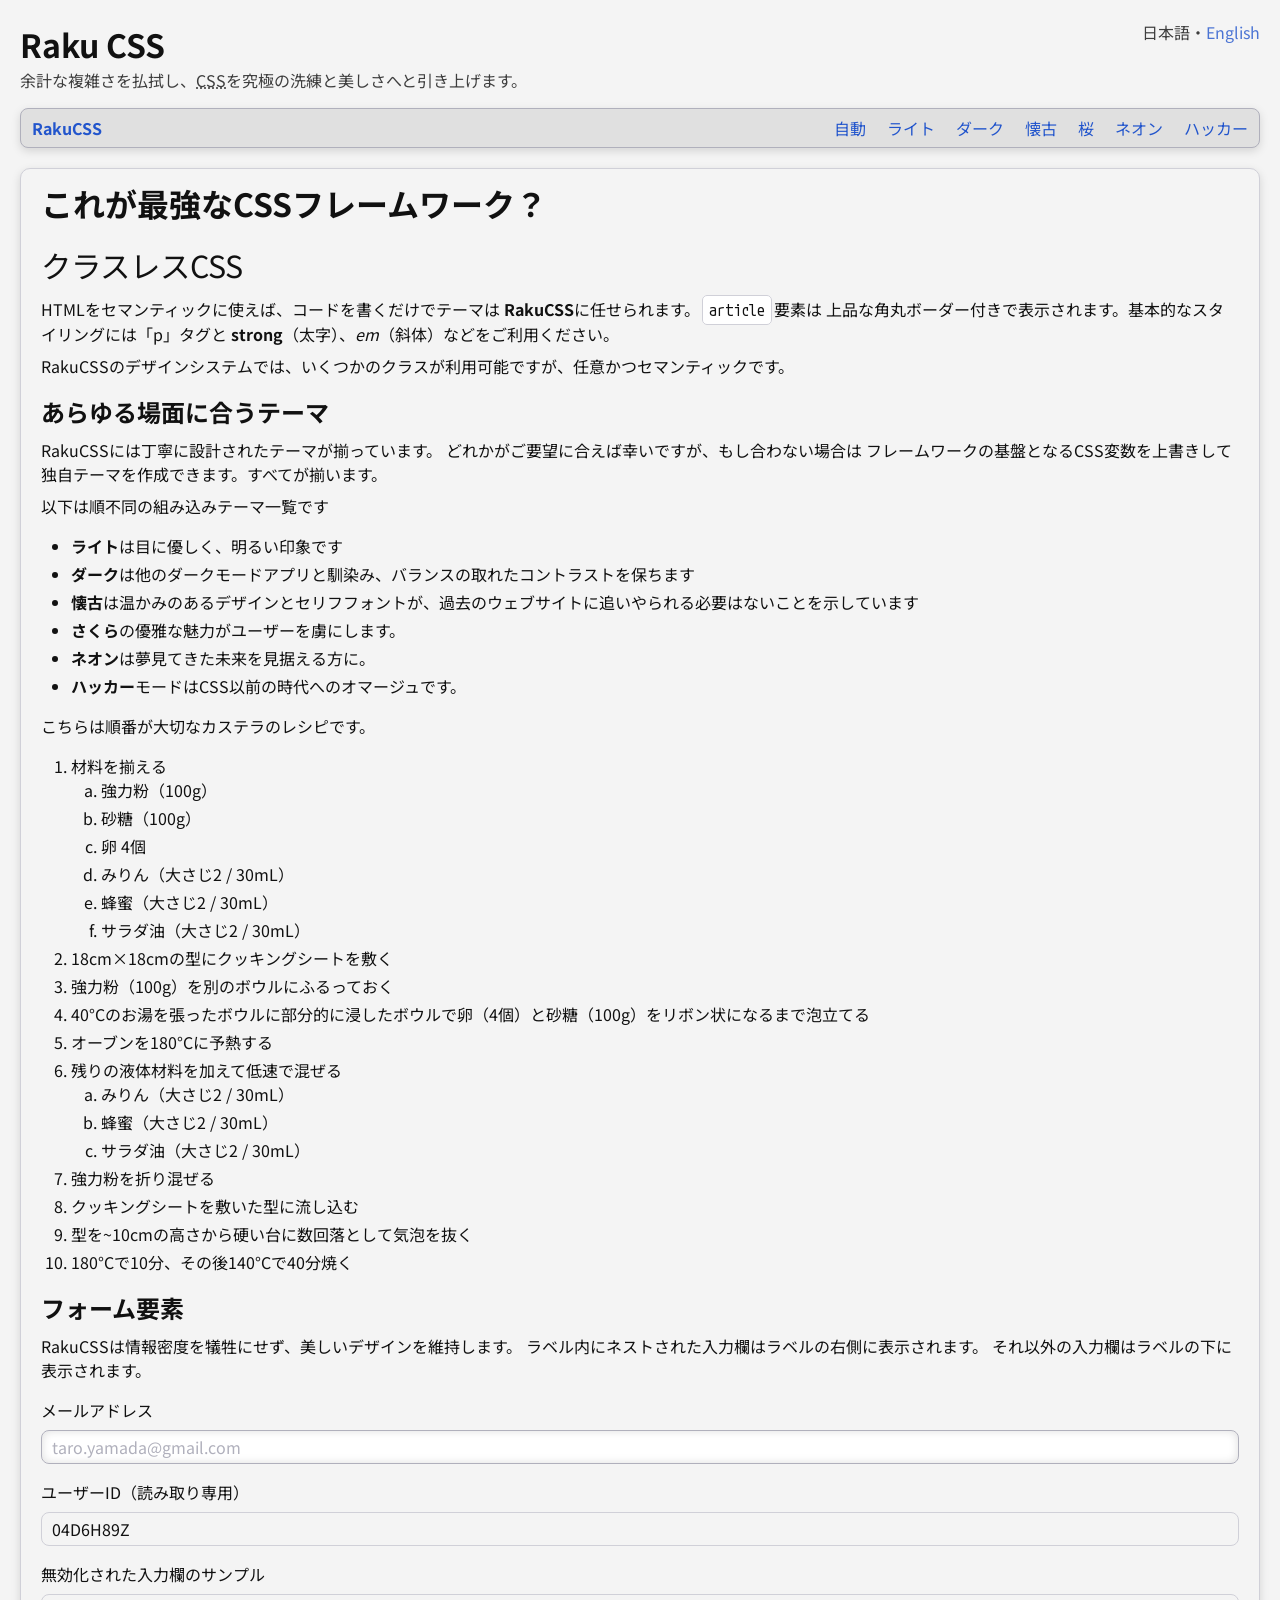
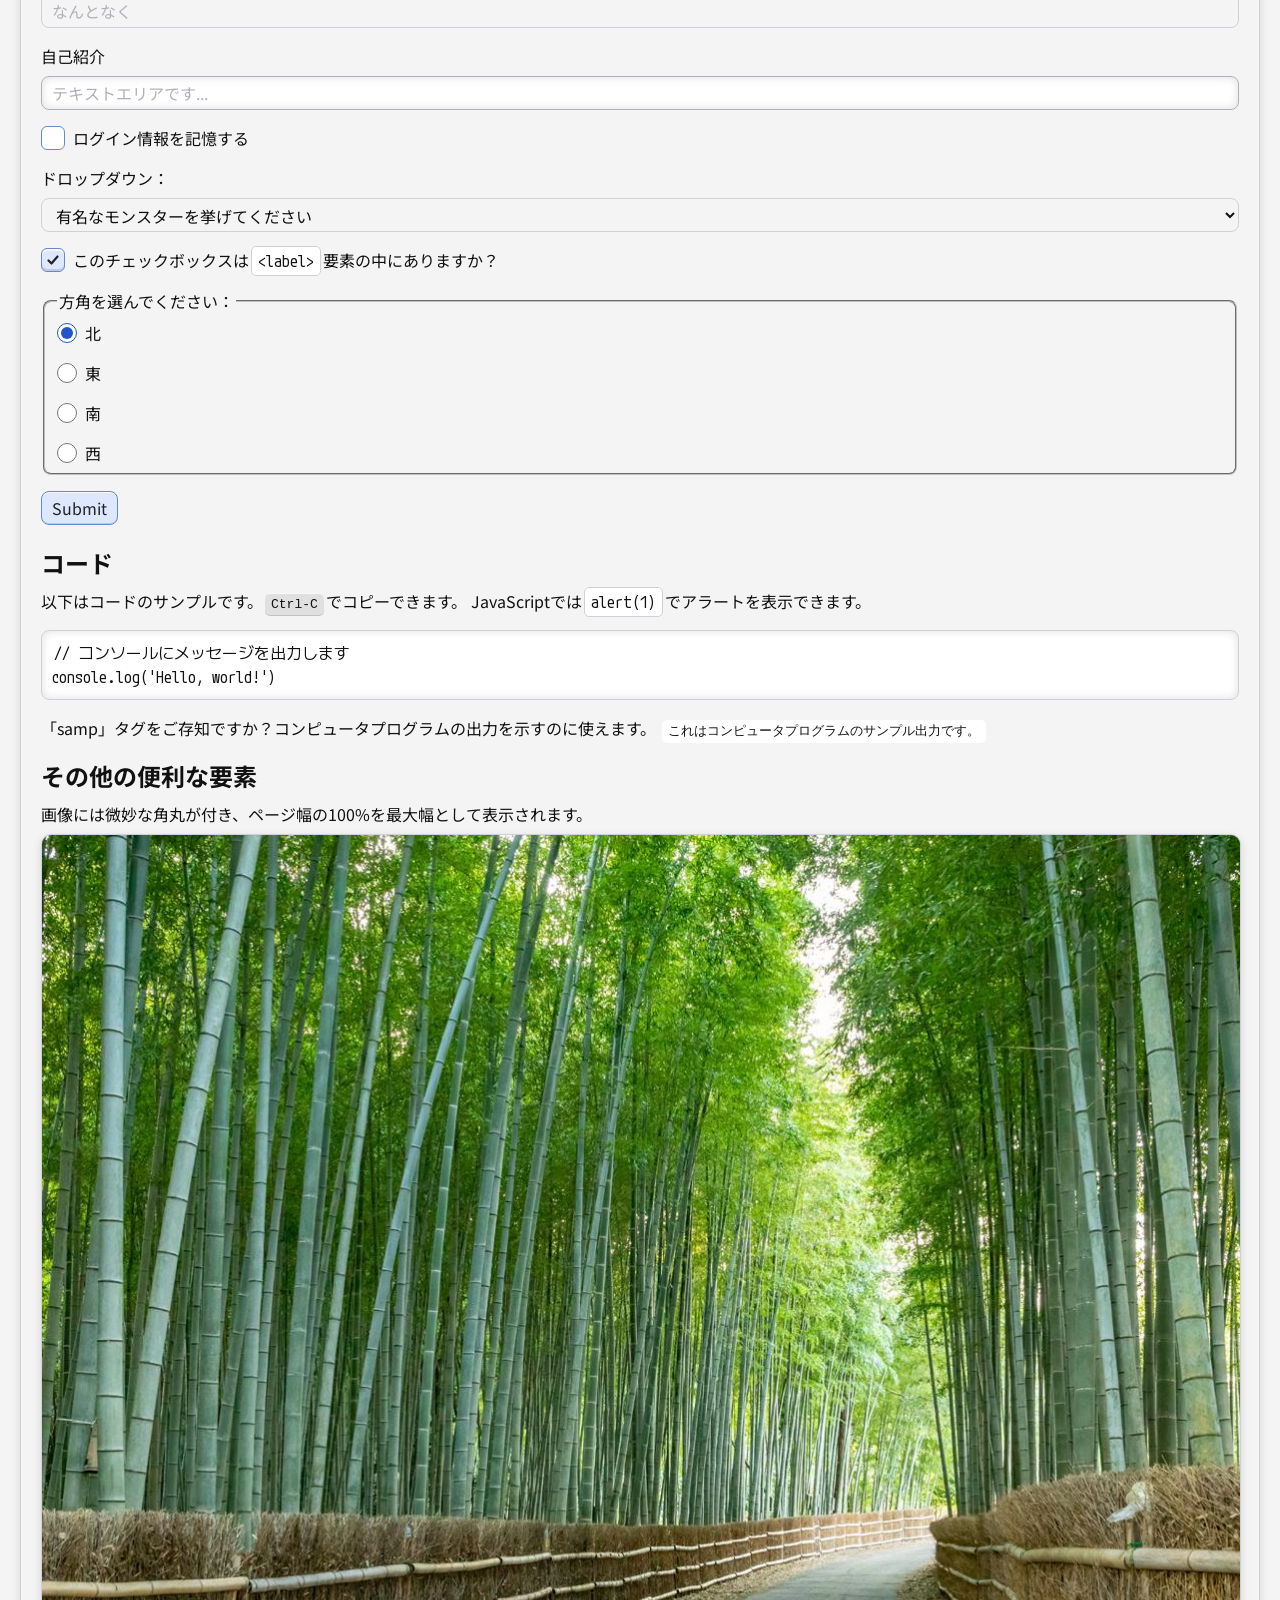
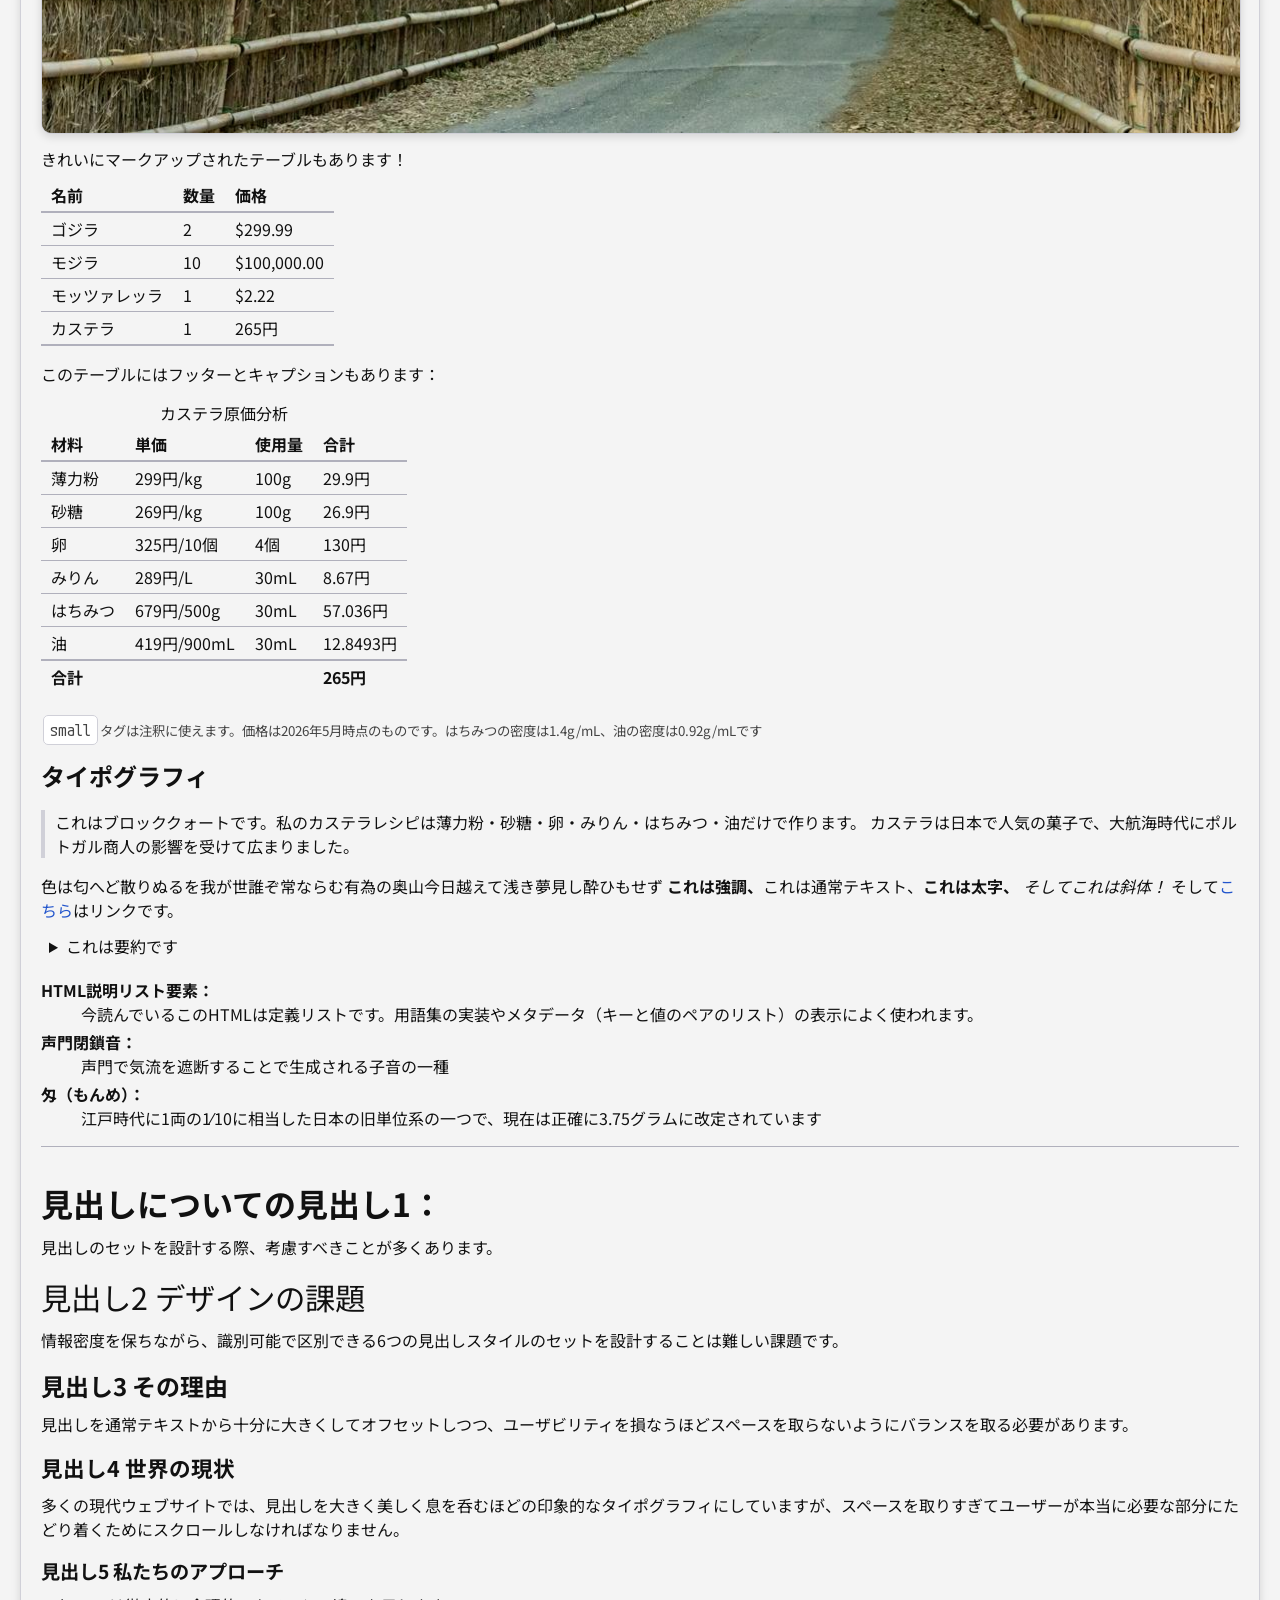
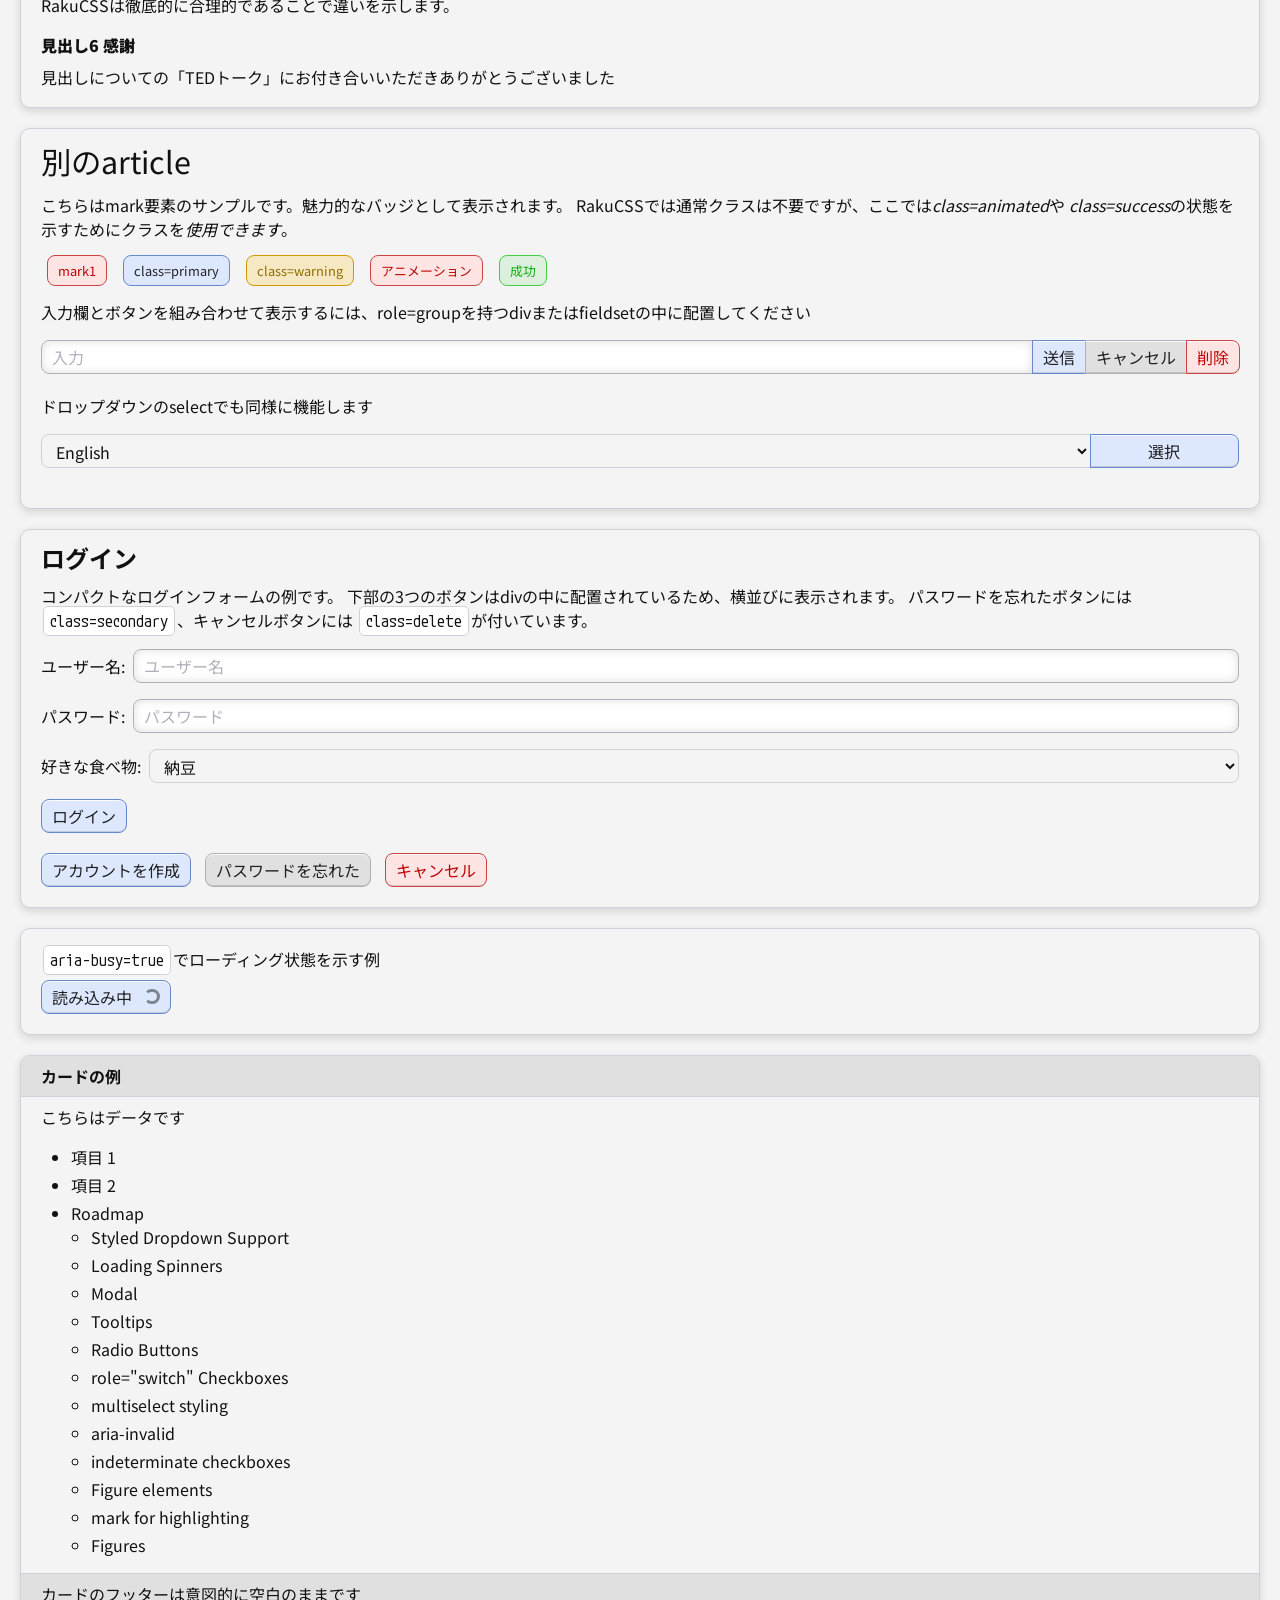
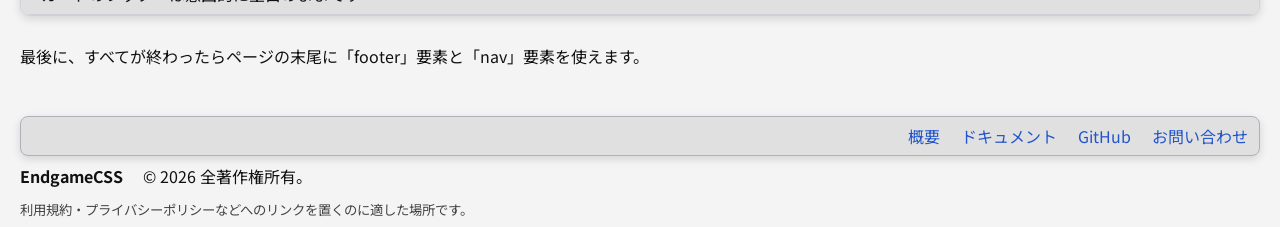
==== index.ja.html @ 658e5125 "complete basic components." ====
<!DOCTYPE html>
<html lang="ja">

<head>
    <title>RakuCSS 楽で美しいCSS</title>
    <link rel="stylesheet" href="./style.css" type="text/css">
    <meta name="viewport" content="width=device-width, initial-scale=1.0"/>
    <link rel="icon" type="image/png" href="favicon.png">
    <meta charset="utf-8">
    <script>
        const root = document.documentElement;
        const savedTheme = localStorage.getItem('theme') || 'auto';
        root.setAttribute('data-theme', savedTheme);
    </script>
</head>

<body>
<header>
    <hgroup>
        <p style="float:right;">日本語・<a href="index.html">English</a></p>
        <h1>
<!--            <img src="favicon.png" alt="favicon" style="height: 32px; image-rendering: pixelated;"/> -->
            Raku CSS
        </h1>
        <p>
            余計な複雑さを払拭し、<abbr title="Cascading Style Sheets">CSS</abbr>を究極の洗練と美しさへと引き上げます。
        </p>
    </hgroup>
    <nav>
        <div><a href="#"><strong>RakuCSS</strong></a></div>
        <ul>
            <li><a href="#" data-theme-switcher="auto">自動</a></li>
            <li><a href="#" data-theme-switcher="light">ライト</a></li>
            <li><a href="#" data-theme-switcher="dark">ダーク</a></li>
            <li><a href="#" data-theme-switcher="parchment">懐古</a></li>
            <li><a href="#" data-theme-switcher="sakura">桜</a></li>
            <li><a href="#" data-theme-switcher="neon">ネオン</a></li>
            <li><a href="#" data-theme-switcher="hacker">ハッカー</a></li>
        </ul>
    </nav>
</header>

<main>
    <section>
        <article>
            <h1>これが最強なCSSフレームワーク？</h1>
            <h2>クラスレスCSS</h2>
            <p>
                HTMLをセマンティックに使えば、コードを書くだけでテーマは
                <strong>RakuCSS</strong>に任せられます。<code>article</code>要素は
                上品な角丸ボーダー付きで表示されます。基本的なスタイリングには「p」タグと
                <strong>strong</strong>（太字）、<em>em</em>（斜体）などをご利用ください。
            </p>
            <p>
                RakuCSSのデザインシステムでは、いくつかのクラスが利用可能ですが、任意かつセマンティックです。
            </p>

            <h3>あらゆる場面に合うテーマ</h3>
            <p>
                RakuCSSには丁寧に設計されたテーマが揃っています。
                どれかがご要望に合えば幸いですが、もし合わない場合は
                フレームワークの基盤となるCSS変数を上書きして独自テーマを作成できます。すべてが揃います。
            </p>
            <p>以下は順不同の組み込みテーマ一覧です</p>
            <ul>
                <li><strong>ライト</strong>は目に優しく、明るい印象です</li>
                <li><strong>ダーク</strong>は他のダークモードアプリと馴染み、バランスの取れたコントラストを保ちます</li>
                <li><strong>懐古</strong>は温かみのあるデザインとセリフフォントが、過去のウェブサイトに追いやられる必要はないことを示しています</li>
                <li><strong>さくら</strong>の優雅な魅力がユーザーを虜にします。</li>
                <li><strong>ネオン</strong>は夢見てきた未来を見据える方に。</li>
                <li><strong>ハッカー</strong>モードはCSS以前の時代へのオマージュです。</li>
            </ul>
            <p>こちらは順番が大切なカステラのレシピです。</p>
            <ol>
                <li>材料を揃える
                    <ol>
                        <li>強力粉（100g）</li>
                        <li>砂糖（100g）</li>
                        <li>卵 4個</li>
                        <li>みりん（大さじ2 / 30mL）</li>
                        <li>蜂蜜（大さじ2 / 30mL）</li>
                        <li>サラダ油（大さじ2 / 30mL）</li>
                    </ol>
                </li>
                <li>18cm×18cmの型にクッキングシートを敷く</li>
                <li>強力粉（100g）を別のボウルにふるっておく</li>
                <li>40°Cのお湯を張ったボウルに部分的に浸したボウルで卵（4個）と砂糖（100g）をリボン状になるまで泡立てる</li>
                <li>オーブンを180°Cに予熱する</li>
                <li>残りの液体材料を加えて低速で混ぜる
                    <ol>
                        <li>みりん（大さじ2 / 30mL）</li>
                        <li>蜂蜜（大さじ2 / 30mL）</li>
                        <li>サラダ油（大さじ2 / 30mL）</li>
                    </ol>
                </li>
                <li>強力粉を折り混ぜる</li>
                <li>クッキングシートを敷いた型に流し込む</li>
                <li>型を~10cmの高さから硬い台に数回落として気泡を抜く</li>
                <li>180°Cで10分、その後140°Cで40分焼く</li>
            </ol>

            <h3>フォーム要素</h3>
            <p>
                RakuCSSは情報密度を犠牲にせず、美しいデザインを維持します。
                ラベル内にネストされた入力欄はラベルの右側に表示されます。
                それ以外の入力欄はラベルの下に表示されます。
            </p>
            <form>
                <label for="email">メールアドレス</label>
                <input type="email" name="email" id="email" placeholder="taro.yamada@gmail.com">

                <label for="id">ユーザーID（読み取り専用）</label>
                <input readonly name="id" id="id" value="04D6H89Z">

                <label for="disabled">無効化された入力欄のサンプル</label>
                <input disabled name="disabled" id="disabled" placeholder="なんとなく">

                <label for="about">自己紹介</label>
                <textarea name="about" id="about" placeholder="テキストエリアです..."></textarea>

                <label><input type="checkbox" name="remember" id="remember">
                    ログイン情報を記憶する</label>

                <label for="monster">
                    ドロップダウン：
                </label>
                <select id="monster" name="monster">
                    <option value="unselected">有名なモンスターを挙げてください</option>
                    <option value="godzilla">ゴジラ</option>
                    <option value="frankenstein">フランケンシュタインの怪物</option>
                    <option value="dracula">ドラキュラ</option>
                </select>

                <label>
                    <input type="checkbox" name="in-label" id="in-label" checked>
                    <span>このチェックボックスは<code>&lt;label&gt;</code>要素の中にありますか？</span>
                </label>

                <fieldset>
                    <legend>方角を選んでください：</legend>

                    <label><input type="radio" id="north" name="direction" value="north" checked>
                        北</label>

                    <label><input type="radio" id="east" name="direction" value="east">
                        東</label>

                    <label><input type="radio" id="south" name="direction" value="south">
                        南</label>

                    <label><input type="radio" id="west" name="direction" value="west">
                        西</label>
                </fieldset>
                <input type="submit">
            </form>

            <h3>コード</h3>
            <p>
                以下はコードのサンプルです。<kbd>Ctrl-C</kbd>でコピーできます。
                JavaScriptでは<code>alert(1)</code>でアラートを表示できます。
            </p>
            <pre><code>// コンソールにメッセージを出力します<br>console.log('Hello, world!')</code></pre>

            <p>
                「samp」タグをご存知ですか？コンピュータプログラムの出力を示すのに使えます。
                <samp>これはコンピュータプログラムのサンプル出力です。</samp>
            </p>

            <h3>その他の便利な要素</h3>
            <p>画像には微妙な角丸が付き、ページ幅の100%を最大幅として表示されます。</p>
            <img src="./chikurin.jpg" alt="サンプル画像">

            <p>きれいにマークアップされたテーブルもあります！</p>
            <table>
                <thead>
                <tr>
                    <th>名前</th>
                    <th>数量</th>
                    <th>価格</th>
                </tr>
                </thead>
                <tbody>
                <tr>
                    <td>ゴジラ</td>
                    <td>2</td>
                    <td>$299.99</td>
                </tr>
                <tr>
                    <td>モジラ</td>
                    <td>10</td>
                    <td>$100,000.00</td>
                </tr>
                <tr>
                    <td>モッツァレッラ</td>
                    <td>1</td>
                    <td>$2.22</td>
                </tr>
                <tr>
                    <td>カステラ</td>
                    <td>1</td>
                    <td>265円</td>
                </tr>
                </tbody>
            </table>
            <p>このテーブルにはフッターとキャプションもあります：</p>
            <div class="overflow">
            <table>
                <caption>カステラ原価分析</caption>
                <thead>
                <tr>
                    <th>材料</th>
                    <th>単価</th>
                    <th>使用量</th>
                    <th>合計</th>
                </tr>
                </thead>
                <tbody>
                <tr>
                    <td>薄力粉</td>
                    <td>299円/kg</td>
                    <td>100g</td>
                    <td>29.9円</td>
                </tr>
                <tr>
                    <td>砂糖</td>
                    <td>269円/kg</td>
                    <td>100g</td>
                    <td>26.9円</td>
                </tr>
                <tr>
                    <td>卵</td>
                    <td>325円/10個</td>
                    <td>4個</td>
                    <td>130円</td>
                </tr>
                <tr>
                    <td>みりん</td>
                    <td>289円/L</td>
                    <td>30mL</td>
                    <td>8.67円</td>
                </tr>
                <tr>
                    <td>はちみつ</td>
                    <td>679円/500g</td>
                    <td>30mL</td>
                    <td>57.036円</td>
                </tr>
                <tr>
                    <td>油</td>
                    <td>419円/900mL</td>
                    <td>30mL</td>
                    <td>12.8493円</td>
                </tr>
                </tbody>
                <tfoot>
                <tr>
                    <th colspan="3">合計</th>
                    <th>265円</th>
                </tr>
                </tfoot>
            </table>
            </div>
            <p><small><code>small</code>タグは注釈に使えます。価格は2026年5月時点のものです。はちみつの密度は1.4g/mL、油の密度は0.92g/mLです</small></p>

            <h3>タイポグラフィ</h3>
            <blockquote>
                これはブロッククォートです。私のカステラレシピは薄力粉・砂糖・卵・みりん・はちみつ・油だけで作ります。
                カステラは日本で人気の菓子で、大航海時代にポルトガル商人の影響を受けて広まりました。
            </blockquote>
            <p>
                色は匂へど散りぬるを我が世誰ぞ常ならむ有為の奥山今日越えて浅き夢見し酔ひもせず
                <strong>これは強調、</strong>これは通常テキスト、<b>これは太字、</b> <em>そしてこれは斜体！</em> そして<a href="/">こちら</a>はリンクです。
            </p>

            <details>
                <summary>これは要約です</summary>
                <p>これはdetails要素です。ユーザーがsummary要素をクリックすると、追加情報を表示するために使用できます。</p>
            </details>

            <dl>
                <dt>HTML説明リスト要素：</dt>
                <dd>今読んでいるこのHTMLは定義リストです。用語集の実装やメタデータ（キーと値のペアのリスト）の表示によく使われます。</dd>
                <dt>声門閉鎖音：</dt>
                <dd>声門で気流を遮断することで生成される子音の一種</dd>
                <dt>匁（もんめ）：</dt>
                <dd>江戸時代に1両の1⁄10に相当した日本の旧単位系の一つで、現在は正確に3.75グラムに改定されています</dd>
            </dl>

            <hr>

            <h1>見出しについての見出し1：</h1>
            <p>見出しのセットを設計する際、考慮すべきことが多くあります。</p>
            <h2>見出し2 デザインの課題</h2>
            <p>情報密度を保ちながら、識別可能で区別できる6つの見出しスタイルのセットを設計することは難しい課題です。
            <h3>見出し3 その理由</h3>
            <p>見出しを通常テキストから十分に大きくしてオフセットしつつ、ユーザビリティを損なうほどスペースを取らないようにバランスを取る必要があります。
            <p>
            <h4>見出し4 世界の現状</h4>
            <p>多くの現代ウェブサイトでは、見出しを大きく美しく息を呑むほどの印象的なタイポグラフィにしていますが、スペースを取りすぎてユーザーが本当に必要な部分にたどり着くためにスクロールしなければなりません。</p>
            <h5>見出し5 私たちのアプローチ</h5>
            <p>RakuCSSは徹底的に合理的であることで違いを示します。</p>
            <h6>見出し6 感謝</h6>
            <p>見出しについての「TEDトーク」にお付き合いいただきありがとうございました</p>
        </article>
        <article>
            <h2>別のarticle</h2>
            <p>
                こちらはmark要素のサンプルです。魅力的なバッジとして表示されます。
                RakuCSSでは通常クラスは不要ですが、ここでは<em>class=animated</em>や
                <em>class=success</em>の状態を示すためにクラスを<em>使用できます</em>。
            </p>
            <p>
                <mark>mark1</mark>
                <mark class=primary>class=primary</mark>
                <mark class=warning>class=warning</mark>
                <mark class=animate>アニメーション</mark>
                <mark class=success>成功</mark>
            </p>
            <p>入力欄とボタンを組み合わせて表示するには、role=groupを持つdivまたはfieldsetの中に配置してください</p>
            <form>
                <div role="group">
                    <input title="fb" placeholder="入力"/>
                    <button>送信</button>
                    <button class="secondary">キャンセル</button>
                    <button class="delete">削除</button>
                </div>
            </form>
            <p>ドロップダウンのselectでも同様に機能します</p>
            <form>
                <fieldset role="group">
                    <select title="language" name="language">
                        <option value="en">
                            English
                        </option>
                        <option value="ja">
                            日本語
                        </option>
                    </select>
                    <input type="submit" value="選択">
                </fieldset>
            </form>
        </article>
        <article>
            <h3>ログイン</h3>
            <p>
                コンパクトなログインフォームの例です。
                下部の3つのボタンはdivの中に配置されているため、横並びに表示されます。
                パスワードを忘れたボタンには<code>class=secondary</code>、キャンセルボタンには
                <code>class=delete</code>が付いています。
            </p>
            <form>
                <label>ユーザー名: <input placeholder="ユーザー名"/></label>
                <label>パスワード: <input type="password" placeholder="パスワード"/></label>
                <label>好きな食べ物: <select><option>納豆</option><option>ゴーヤ</option><option>とろろ</option></select></label>
                <input type="submit" value="ログイン"/>
            </form>
            <button>
                アカウントを作成
            </button>
            <button class="secondary">
                パスワードを忘れた
            </button>
            <button class="delete">
                キャンセル
            </button>
        </article>

        <article>
            <p><code>aria-busy=true</code>でローディング状態を示す例</p>
            <button aria-busy="true">
                読み込み中
            </button>
        </article>

        <article>
            <header>カードの例</header>
            <p>こちらはデータです</p>
            <ul>
                <li>項目 1</li>
                <li>項目 2</li>
                <li>
                    Roadmap
                    <ul>
                        <li>Styled Dropdown Support</li>
                        <li>Loading Spinners</li>
                        <li>Modal</li>
                        <li>Tooltips</li>
                        <li>Radio Buttons</li>
                        <li>role="switch" Checkboxes</li>
                        <li>multiselect styling</li>
                        <li>aria-invalid</li>
                        <li>indeterminate checkboxes</li>
                        <li>Figure elements</li>
                        <li>mark for highlighting</li>
                        <li>Figures</li>
                    </ul>
                </li>
            </ul>
            <footer>カードのフッターは意図的に空白のままです</footer>
        </article>
    </section>
    <section>
        <p>
            最後に、すべてが終わったらページの末尾に「footer」要素と「nav」要素を使えます。
        </p>
    </section>
</main>

<footer>
    <nav>
        <ul>
            <li><a href="#">概要</a></li>
            <li><a href="#">ドキュメント</a></li>
            <li><a href="#">GitHub</a></li>
            <li><a href="#">お問い合わせ</a></li>
        </ul>
    </nav>
    <p><strong>EndgameCSS</strong> &nbsp;&nbsp;&nbsp; &copy; 2026 全著作権所有。</p>
    <p><small>利用規約・プライバシーポリシーなどへのリンクを置くのに適した場所です。</small></p>
</footer>

</body>
<script>
    const themeLinks = document.querySelectorAll('[data-theme-switcher]');
    themeLinks.forEach(link => {
        link.addEventListener('click', (e) => {
            e.preventDefault();
            const theme = link.getAttribute('data-theme-switcher');
            root.setAttribute('data-theme', theme);
            localStorage.setItem('theme', theme);
        });
    });
</script>
</html>
---- style.css ----
@import url('https://fonts.googleapis.com/css2?family=BIZ+UDPGothic:wght@400;700&display=swap');
@import url('https://fonts.googleapis.com/css2?family=BIZ+UDPMincho:wght@400;700&display=swap');
@import url('https://fonts.googleapis.com/css2?family=M+PLUS+1+Code:wght@100..700&display=swap');
@import url('https://fonts.googleapis.com/css2?family=Zen+Maru+Gothic:wght@400;700&display=swap');
@import url('https://fonts.googleapis.com/css2?family=Orbitron:wght@400;700&display=swap');

@import url('https://fonts.googleapis.com/css2?family=Noto+Sans+JP:wght@100..900&display=swap');

:root {
    line-height: 1.5;
    font-weight: 400;
    color-scheme: dark light;
    --max-width: 100rem;
}


:root {
    color-scheme: light;
    --bg-surface: #fff;
    --bg-primary: #f4f4f4;
    --bg-secondary: #e0e0e0;
    --border-secondary: #d0d0d8;
    --border-primary: #b0b0bc;
    --border-strong: #7b7b85;
    --medium-gray: #444;
    --color-text: #111111;
    --color-text-button: #222;

    --primary-bg: #dde8ff;
    --primary-bg-active: #c8d8f8;
    --primary-border: #6688cc;
    --primary: #2255cc;
    --primary-light: #1133aa;

    --error-bg-active: #ffd0d0;
    --error-bg: #ffe4e4;
    --error-border: #cc4444;
    --error-text: #bc0404;

    --success-bg-active: #d0ffd0;
    --success-bg: #4c42;
    --success-border: #4c4;
    --success-text: #1a1;

    --warning-bg-active: #ffedb3;
    --warning-bg: #ffbb0033;
    --warning-border: #cf9900;
    --warning-text: #8e6d00;

    --color-shadow-inset: #0002;
    --bevel-light: #fffc;
    --bevel-dark: #0002;
    /*--font-theme: "BIZ UDPGothic", sans-serif;*/
    --font-theme: "Noto Sans JP", sans-serif;
    --mono-font: "M PLUS 1 Code";

    --solar-yellow:    #b58900;
    --solar-orange:    #cb4b16;
    --solar-red:       #dc322f;
    --solar-magenta:   #d33682;
    --solar-violet:    #6c71c4;
    --solar-blue:      #268bd2;
    --solar-cyan:      #2aa198;
    --aurora-1:        #bf616a;
    --aurora-2:        #d08770;
    --aurora-3:        #ebcb8b;
    --aurora-4:        #a3be8c;
    --aurora-5:        #b48ead;
    --frost-1:         #8fbcbb;
    --frost-2:         #88c0d0;
    --frost-3:         #81a1c1;
    --frost-4:         #5e81ac;
    --monokailight-accent1: #ce4770;
    --monokailight-accent2: #d4572b;
    --monokailight-accent3: #b16803;
    --monokailight-accent4: #218871;
    --monokailight-accent5: #2473b6;
    --monokailight-accent6: #6851a2;

    --spectral-bg-1: #d61051;
    --spectral-bg-2: #00a569;
    --spectral-bg-3: #1b94ea;
    --spectral-bg-4: #b26fc8;
    --spectral-fg: #fff;
}

@media (prefers-color-scheme: dark) {
    :root:not([data-theme="light"]):not([data-theme="parchment"]):not([data-theme="hacker"]):not([data-theme="sakura"]):not([data-theme="neon"]) {
        /* DARK MODE VARIABLES */
        color-scheme: dark;
        --bg-surface: #111;
        --bg-primary: #222;
        --bg-secondary: #333;
        --border-secondary: #444;
        --border-primary: #555;
        --border-strong: #9999a6;
        --medium-gray: #999;
        --color-text: #eee;
        --color-text-button: #eee;

        --primary-bg: #236;
        --primary-bg-active: #125;
        --primary-border: #56b;
        --primary: #58f;
        --primary-light: #a6bfff;

        --error-bg-active: #400;
        --error-bg: #600;
        --error-border: #982121;
        --error-text: #ea3d3d;

        --success-bg-active: #040;
        --success-bg: #0f02;
        --success-border: #0f04;
        --success-text: #0f0b;

        --warning-bg-active: #ffedb3;
        --warning-bg: #4c3c00;
        --warning-border: #bc8f00;
        --warning-text: #b58900;

        --color-shadow-inset: #0008;
        --bevel-light: #fff3;
        --bevel-dark: #0008;

        --spectral-bg-1: #b51010;
        --spectral-bg-2: #17854a;
        --spectral-bg-3: #5353ba;
        --spectral-bg-4: #9f4b9f;
        --spectral-fg: #fff;
    }
}

:root[data-theme="parchment"] {
    color-scheme: light;
    --bg-surface: #fdf6e3;
    --bg-primary: #f5ede0;
    --bg-secondary: #ede3cf;
    --border-secondary: #d4c4a0;
    --border-primary: #b8a070;
    --border-strong: #73603e;
    --medium-gray: #7a6050;
    --color-text: #3d2b1f;
    --color-text-button: #4a3628;
    --primary-bg: #e8d8b0;
    --primary-bg-active: #d8c898;
    --primary-border: #911616;
    --primary: #d30;
    --primary-light: #5a1010;
    --error-bg-active: #ba0000;
    --error-bg: #c65f5f;
    --error-border: #8f0000;
    --error-text: #ffffff;
    --success-bg-active: #d0e8c0;
    --success-bg: #0a04;
    --success-border: #0a0;
    --success-text: #080;
    --color-shadow-inset: #0001;
    --bevel-light: #fff0;
    --bevel-dark: #0000;
    --font-theme: "BIZ UDPMincho", serif;

    --spectral-bg-1: #8f0000;
    --spectral-bg-2: #778e00;
    --spectral-bg-3: #0f639c;
    --spectral-bg-4: #9963a1;
    --spectral-fg: #fff;
}

:root[data-theme="sakura"] {
    color-scheme: light;
    --bg-surface: #fff0f5;
    --bg-primary: #ffe4ef;
    --bg-secondary: #ffd0e4;
    --border-secondary: #ffb3cc;
    --border-primary: #ff80aa;
    --border-strong: #8f1042;
    --medium-gray: #b6164d;
    --color-text: #5c0028;
    --color-text-button: #7a0033;

    --primary-bg: #ffb6db;
    --primary-bg-active: #ffcce4;
    --primary-border: #e8006a;
    --primary: #ff0074;
    --primary-light: #b8005a;

    --error-bg-active: #ffd0d0;
    --error-bg: #ffb9b9;
    --error-border: #cc4444;
    --error-text: #aa2222;

    --success-bg-active: #d0f0e0;
    --success-bg: #d2f8e2;
    --success-border: #44aa66;
    --success-text: #1a6741;

    --color-shadow-inset: #ff006622;
    --bevel-light: #fffa;
    --bevel-dark: #ff0066aa;
    --font-theme: "Zen Maru Gothic", sans-serif;

    --spectral-bg-1: #ff247b;
    --spectral-bg-2: #34bc77;
    --spectral-bg-3: #6db2ea;
    --spectral-bg-4: #a07fb6;
    --spectral-fg: #fff;
}

:root[data-theme="neon"] {
    color-scheme: dark;
    --bg-surface: #18003a;
    --bg-primary: #0d0020;
    --bg-secondary: #220045;
    --border-secondary: #44006a;
    --border-primary: #7700bb;
    --border-strong: #a52eec;
    --medium-gray: #bb88dd;
    --color-text: #eed8ff;
    --color-text-button: #ffccff;
    --primary-bg: #3a0055;
    --primary-bg-active: #4a0070;
    --primary-border: #ff0099;
    --primary: #ff0099;
    --primary-light: #ff66cc;
    --error-bg-active: #440010;
    --error-bg: #330008;
    --error-border: #ff0044;
    --error-text: #ff4488;
    --success-bg-active: #003344;
    --success-bg: #002233;
    --success-border: #00ffee;
    --success-text: #00eedd;
    --color-shadow-inset: #ff009933;
    --bevel-light: #ff009922;
    --bevel-dark: #00000088;
    --font-theme: "Orbitron", "M PLUS 1 Code", sans-serif;

    --spectral-bg-1: #e80089;
    --spectral-bg-2: #007aa3;
    --spectral-bg-3: #8517c3;
    --spectral-bg-4: rgb(140, 134, 147);
    --spectral-fg: #fff;
}

:root[data-theme="neon"] h2,
:root[data-theme="neon"] h3,
:root[data-theme="neon"] nav strong {
    text-shadow: 0 0 8px var(--primary), 0 0 24px color-mix(in srgb, var(--primary) 50%, transparent);
}

:root[data-theme="neon"] button:not(.secondary):not(.delete) {
    box-shadow: 0 0 10px color-mix(in srgb, var(--primary) 60%, transparent),
    inset 0 1px 0 var(--bevel-light), inset 0 -1px 0 var(--bevel-dark);
}

:root[data-theme="neon"] input[type=checkbox]:checked {
    box-shadow: 0 0 8px color-mix(in srgb, var(--primary) 70%, transparent);
}

:root[data-theme="hacker"] {
    color-scheme: dark;
    --bg-surface: #000;
    --bg-primary: #111;
    --bg-secondary: #133;
    --border-secondary: #252;
    --border-primary: #272;
    --border-strong: #199719;
    --medium-gray: #3c3;
    --color-text: #0f0;
    --color-text-button: #dd0;

    --primary-bg: #0a1a0a;
    --primary-bg-active: #0f2a0f;
    --primary-border: #00aa00;
    --primary: #0f0;
    --primary-light: #3f3;

    --error-bg-active: #300;
    --error-bg: #400;
    --error-border: #f00;
    --error-text: #f44;

    --success-bg-active: #030;
    --success-bg: #020;
    --success-border: #0f0;
    --success-text: #0f0;

    --warning-bg-active: #ff08;
    --warning-bg: #ff02;
    --warning-border: #ff08;
    --warning-text: #ff0c;

    --color-shadow-inset: #0f44;
    --bevel-light: #0f03;
    --bevel-dark: #0f03;
    --font-theme: "M PLUS 1 Code", monospace;

    --spectral-bg-1: #ff4747;
    --spectral-bg-2: #e4d200;
    --spectral-bg-3: #00b314;
    --spectral-bg-4: #00c0da;
    --spectral-fg: #000;
}

:root[data-theme="dark"] {
    color-scheme: dark;
    --bg-surface: #111;
    --bg-primary: #222;
    --bg-secondary: #333;
    --border-secondary: #444;
    --border-primary: #555;
    --border-strong: #bdbdbd;
    --medium-gray: #999;
    --color-text: #eee;
    --color-text-button: #eee;
    --primary-bg: #236;
    --primary-bg-active: #125;
    --primary-border: #56b;
    --primary: #58f;
    --primary-light: #a6bfff;
    --error-bg-active: #400;
    --error-bg: #600;
    --error-border: #982121;
    --error-text: #ea3d3d;
    --success-bg-active: #040;
    --success-bg: #0f02;
    --success-border: #0f04;
    --success-text: #0f0b;

    --warning-bg-active: #ffedb3;
    --warning-bg: #4c3c00;
    --warning-border: #bc8f00;
    --warning-text: #b58900;

    --color-shadow-inset: #0008;
    --bevel-light: #fff3;
    --bevel-dark: #0008;

    --spectral-bg-1: #b51010;
    --spectral-bg-2: #17854a;
    --spectral-bg-3: #5353ba;
    --spectral-bg-4: #9f4b9f;
    --spectral-fg: #fff;
}

body {
    background: var(--bg-primary);
    overflow: auto;
    accent-color: var(--primary);
    margin: 0;
}

body, input, textarea, button, select {
    font-family: var(--font-theme);
    line-height: 1.5;
    color: var(--color-text);
}

header, footer {
    margin-inline: auto;
    padding: 20px;
    padding-block-start: 20px;
    padding-block-end: 0;
    max-inline-size: var(--max-width);
    box-sizing: border-box;
    hgroup {
        h1 {
            margin-block-start: 0;
            margin-block-end: 0;
            img {
                display: inline-block;
                border: none;
                box-shadow: none;
                margin-inline-end: 0;
            }
        }
        p {
            margin-block-start: 0;
            margin-block-end: 16px;
            text-wrap: balance;
            opacity: 0.8;
        }
    }
}

nav {
    align-self: stretch;
    display: flex;
    justify-content: space-between;
    align-items: start;
    gap: 10px;
    background: var(--bg-secondary);
    padding-inline: 3px;
    padding-block: 3px;
    border-radius: 8px;
    border: 1px solid var(--border-primary);
    box-shadow: 0 3px 10px var(--color-shadow-inset);
    a {
        line-height: 1;
        display: block;
        color: var(--primary);
        text-decoration: none;
        padding-inline: 8px;
        padding-block: 8px;
        border-radius: 7px;

        &:hover, &:focus-visible {
            color: var(--primary-light);
            background: var(--color-shadow-inset);
            text-decoration: none;
        }
    }

    ul {
        list-style: none;
        display: flex;
        flex-direction: row;
        gap: 5px;
        justify-content: end;
        flex-wrap: wrap;
        flex-grow: 1;
        line-height: 1;
        margin: 0;
        padding: 0;
        li {
            margin: 0;
            padding: 0;
            margin-block-end: 0;
        }
    }
    form {
        margin: 0;
    }
}

main {
    margin-inline: auto;
    display: flex;
    flex-direction: column;
    justify-content: start;
    align-items: stretch;
    width: 100%;
    padding: 20px;
    box-sizing: border-box;
    gap: 20px;
    max-inline-size: var(--max-width);
    overflow-x: auto;
}

footer {
    margin-block-start: auto;
}

hr {
    inline-size: 100%;
    border: none;
    border-block-start: 1px solid var(--border-primary);
}

form {
    margin-block-start: 16px;
    margin-block-end: 20px;
}
label {
    display: flex;
    flex-direction: row;
    align-items: center;
    gap: 8px;
    margin-block-end: 16px;
    line-height: calc(1rem + 8px);
    input, select, textarea {
        width: 0;
        flex-grow: 1;
        flex-shrink: 1;
        min-width: 0;
        margin: 0;
    }
    input[type=checkbox], input[type=radio] {
        margin: 0;
    }
}
label[for] {
    flex-direction: column;
    align-items: start;
    margin-block-end: 8px;
}


input, textarea, select {
    font-size: 1rem;
    padding: 4px;
    padding-inline: 10px;
    box-sizing: border-box;
    height: auto;
    width: 100%;
    max-width: none;
    display: block;
    min-width: 0;
    margin: 0;
    margin-block-end: 16px;
    flex-grow: 1;
    border: 1px solid var(--border-primary);
    border-radius: 8px;
    background: var(--bg-surface);
    box-shadow: inset 0 0 10px var(--color-shadow-inset);

    &:read-only, &:disabled {
        background: var(--bg-primary);
        box-shadow: none;
        border-color: var(--border-secondary);
        &:hover:not(:disabled) {
            box-shadow: none;
            /*box-shadow: inset 0 0 10px var(--color-shadow-inset);*/
            /*border-color: var(--border-primary);*/
        }
    }

    &:disabled {
        color: var(--border-primary);
    }

    &::placeholder {
        color: var(--border-primary);
    }

    &:hover:not(:disabled):not(:read-only) {
        border-color: var(--primary-border);
        &::placeholder {
            color: var(--border-secondary);
        }
    }

    &:focus-visible {
        border-color: var(--primary-border);
        outline: none;
    }
}

input[type=checkbox] {
    display: inline-block;
    appearance: none;
    flex-grow: 0;
    flex-shrink: 0;
    inline-size: 1.5rem;
    block-size: 1.5rem;
    padding: 4px;
    margin-inline-end: 4px;
    cursor: pointer;
    border: 1px solid var(--primary-border);
    border-radius: 6px;
    background: var(--bg-surface);
    transition: background 0.15s;
    position: relative;

    &:hover:not(:disabled) {
        background: var(--bg-secondary);
        border-color: var(--primary-border);
    }

    &:checked {
        background: var(--primary-bg);
        border-color: var(--primary-border);
        box-shadow: inset 0 +2px var(--bevel-light), inset 0 -2px var(--bevel-dark);

        &:hover {
            background: var(--primary-bg);
        }
        &::after {
            content: '';
            display: block;
            inline-size: 100%;
            block-size: 100%;
            background-color: var(--color-text-button);
            mask-image: url("data:image/svg+xml,%3Csvg viewBox='0 0 12 10' xmlns='http://www.w3.org/2000/svg'%3E%3Cpolyline points='1.5,5.5 4.5,8.5 10.5,1.5' stroke='black' stroke-width='2.2' stroke-linecap='round' stroke-linejoin='round' fill='none'/%3E%3C/svg%3E");
            -webkit-mask-image: url("data:image/svg+xml,%3Csvg viewBox='0 0 12 10' xmlns='http://www.w3.org/2000/svg'%3E%3Cpolyline points='1.5,5.5 4.5,8.5 10.5,1.5' stroke='black' stroke-width='2.2' stroke-linecap='round' stroke-linejoin='round' fill='none'/%3E%3C/svg%3E");
            mask-repeat: no-repeat;
            mask-position: center;
            mask-size: 85%;
        }
    }

    &:disabled {
        opacity: 0.45;
        background: var(--bg-primary);
        border-color: var(--border-primary);
        cursor: default;
    }

    &:focus-visible {
        outline: 2px solid var(--primary);
        outline-offset: 2px;
    }
}
input[type=radio] {
    flex-grow: 0;
    flex-shrink: 0;
    inline-size: 1.25rem;
    block-size: 1.25rem;
}

textarea {
    field-sizing: content;
    overflow: hidden;
    overflow-block: auto;
    resize: none;
}

[role=group] {
    display: flex;
    flex-direction: row;
    align-items: stretch;
    margin-inline-end: -1px;
    input, select, button, a.buttonLink {
        margin-inline-end: -1px;
        margin-block-end: 0;
        &:not(:last-child) {
            border-end-end-radius: 0;
            border-start-end-radius: 0;
        }
        &:not(:first-child) {
            border-end-start-radius: 0;
            border-start-start-radius: 0;
        }
    }
    select {
        inline-size: auto;
        min-inline-size: 0;
        max-inline-size: none;
        flex-grow: 1;
    }
    button, input[type=submit] {
        flex-grow: 0.1;
    }
}

blockquote {
    border-inline-start: 4px solid var(--border-secondary);
    padding-inline-start: 10px;
    margin-inline-start: 0;
    margin-inline-end: 0;
}

button, a.buttonLink, input[type=submit] {
    color: var(--color-text-button);
    font-size: 1rem;
    padding: 4px;
    padding-inline: 10px;
    box-sizing: content-box;
    height: auto;
    width: auto;
    background: var(--primary-bg);
    border-radius: 8px;
    border: 1px solid var(--primary-border);
    cursor: pointer;
    text-decoration: none;
    box-shadow: inset 0 +1px 0 var(--bevel-light), inset 0 -1px 0 var(--bevel-dark);
    text-wrap: nowrap;
    margin-inline-end: 10px;
    margin-block-end: 10px;
    &:last-child {
        margin-inline-end: 0;
    }

    &:hover {
        text-decoration: none;
        background: var(--primary-bg-active);
        box-shadow: inset 0 -1px 0 var(--bevel-light), inset 0 +1px 0 var(--bevel-dark);
    }

    &:active {
        background: var(--bg-primary);
        border-color: var(--border-primary);
    }

    &.secondary {
        background: var(--bg-secondary);
        border-color: var(--border-primary);

        &:hover {
            background: var(--bg-primary);
            border-color: var(--border-primary);
        }

        &:active {
            border-color: var(--primary-border);
        }
    }

    &.delete {
        background: var(--error-bg);
        border-color: var(--error-border);
        color: var(--error-text);

        &:hover {
            background: var(--error-bg-active);
        }

        &:active {
            color: var(--color-text-button);
            background: var(--bg-secondary);
            border-color: var(--border-primary);
        }
    }

    &:focus-visible {
        outline: none;
        border: 1px solid var(--primary);
    }

    &:disabled {
        color: var(--border-primary);
        box-shadow: none;
        background: var(--bg-primary);
        border-color: var(--border-primary);
        cursor: default;
    }
}

select {
    display: inline-block;
    block-size: 34px;
}

fieldset:not([role=group]) {
    border-radius: 8px;
    margin-block-end: 16px;
    padding-block: 8px;
    :last-child {
        margin-block-end: 0;
    }
    legend {
        /*font-weight: bold;*/
        /*font-size: 1.2rem;*/
        /*margin-block-end: 10px;*/
    }
}
fieldset[role=group] {
    border: none;
    padding: 0;
    margin: 0;
}

article {
    overflow: hidden;
    background: var(--bg-primary);
    padding: 10px 20px;
    border-radius: 10px;
    border: 1px solid var(--border-secondary);
    box-shadow: 0 3px 10px var(--color-shadow-inset);
    margin-block-end: 20px;
    &:last-child {
        margin-block-end: 0;
    }

    header, footer {
        background: var(--bg-secondary);
        border-bottom: 1px solid var(--border-secondary);
        margin: 0; padding: 8px 20px;
        margin-inline:-20px;
    }
    header {
        margin-top:-10px;
        font-weight: bold;
    }
    footer {
        border-top: 1px solid var(--border-secondary);
        margin-bottom:-10px;
    }
}

small {
    color: var(--medium-gray);
}

mark {
    display: inline-block;
    background: var(--error-bg);
    border: 1px solid var(--error-border);
    color: var(--error-text);
    padding: 5px;
    padding-inline: 10px;
    border-radius: 8px;
    font-size: 0.8rem;
    margin: 6px;
    &.success {
        background: var(--success-bg);
        border-color: var(--success-border);
        color: var(--success-text);
    }
    &.primary {
        background: var(--primary-bg);
        border-color: var(--primary-border);
        color: var(--color-text-button);
    }
    &.warning {
        background: var(--warning-bg);
        border-color: var(--warning-border);
        color: var(--warning-text);
    }
    &.animate {
        animation: blink 2s infinite ease-in-out;
    }
}

@keyframes blink {
    0%, 100% {
        opacity: 1;
    }
    50% {
        opacity: 0.5;
    }
}

/* TYPOGRAPHY */
article {
    h1, h2, h3, h4, h5, h6 {
        &:first-child {
            margin-block-start: 0;
        }
        margin-block-end: 8px;
        /*border-block-end: 1px solid var(--border-secondary);*/
    }
    h1 {
       font-size: 2.0rem;
       font-weight: bold;
    }
    h2 {
       margin-top: 16px;
       font-weight: normal;
       font-size: 1.9rem;
    }
    h3 {
       font-weight: bold;
       margin-top: 16px;
       font-size: 1.5rem;
    }
    h4 {
       font-weight: bold;
       margin-top: 16px;
       font-size: 1.35rem;
    }
    h5 {
       margin-top: 16px;
       font-size: 1.2rem;
    }
    h6 {
       margin-top: 16px;
       font-weight: 900;
       font-size: 1rem;
    }
}

img {
    max-inline-size: 100%;
    border-radius: 10px;
    border: 1px solid var(--border-secondary);
    box-shadow: 0 3px 10px var(--color-shadow-inset);
}

a {
    color: var(--primary);
    text-decoration: none;
    text-underline-offset: 2px;
    &:hover {
        text-decoration: underline;
    }
    &:focus-visible {
        outline: 2px solid var(--primary);
        outline-offset: 2px;
    }
}

abbr {
    cursor: help;
}

ul, ol {
    line-height: 1.5;
}
ul {
    list-style: disc;
    padding-inline-start: 30px;
    li {
        ul {
            list-style: circle;
            padding-inline-start: 20px;
        }
    }
}
ol {
    list-style: decimal;
    padding-inline-start: 30px;
    ol {
        list-style: lower-alpha;
    }
}
li {
    margin-block-end: 4px;
}
dl {
    dt{
        font-weight: bold;
        margin-block-start: 4px;
    }
}

details {
    &[open] {
        border: 1px solid var(--border-secondary);
        border-radius: 8px;
        padding: 4px 8px;
        summary {
            margin: -4px -8px;
        }
    }
    summary {
        cursor: pointer;
        user-select: none;
        border-radius: 8px;
        padding: 4px 8px;
        &:hover {
            background: var(--bg-secondary);
        }
        &:focus-visible {
            outline: 2px solid var(--primary);
            outline-offset: 2px;
        }
    }
}

code {
    background: var(--bg-surface);
    padding: 4px;
    padding-inline: 6px;
    margin-inline: 2px;
    border-radius: 5px;
    border: 1px solid var(--border-secondary);
}

pre {
    background: var(--bg-surface);
    padding: 10px;
    border-radius: 8px;
    border: 1px solid var(--border-secondary);
    box-shadow: inset 0 0 10px var(--color-shadow-inset);
    overflow-x: auto;
    code {
        background: none;
        padding: 0;
        border: none;
    }
}
pre, code {
    font-family: var(--mono-font), monospace;
    font-size: 1rem;
}

kbd {
    background: var(--bg-secondary);
    padding: 4px;
    padding-inline: 6px;
    margin-inline: 2px;
    border-radius: 5px;
    box-shadow: inset 0 +1px 0 var(--bevel-light), inset 0 -1px 0 var(--bevel-dark);
}

samp {
    background: var(--bg-surface);
    padding: 4px;
    padding-inline: 6px;
    margin-inline: 2px;
    border-radius: 5px;
}

p {
    flex-grow: 0;
    margin-block: 8px;
    margin-block-end: 8px;
}

table {
    border-collapse: collapse;
    margin-block-end: 16px;
    caption {
        margin-block-end: 0.2rem;
        margin-block-start: 0.4rem;
    }
    td, th {
        padding: 4px;
        padding-inline: 10px;
        border-bottom: 1px solid var(--border-primary);
    }
    tbody tr:last-child td {
        border-bottom-width: 2px;
    }
    thead th {
        border-width: 2px;
        text-align: left;
        font-weight: bold;
    }
    tfoot {
        border-block-start: 2px solid var(--border-primary);
        th {
            border: none;
            text-align: left;
        }
    }
}

.overflow {
    overflow: auto;
}

[aria-busy=true] {
    &::after {
        content: '';
        display: inline-block;
        width: 0.6rem;
        height: 0.6rem;
        opacity: 0.5;
        border: 0.2rem solid var(--color-text-button);
        border-radius: 100%;
        margin-inline-start: 0.5rem;
        border-color: var(--color-text-button) var(--color-text-button) var(--color-text-button) transparent;
        animation: spin 1s linear infinite;
    }
}

@keyframes spin {
    0% {
        transform: rotate(0deg);
    }
    100% {
        transform: rotate(360deg);
    }
}
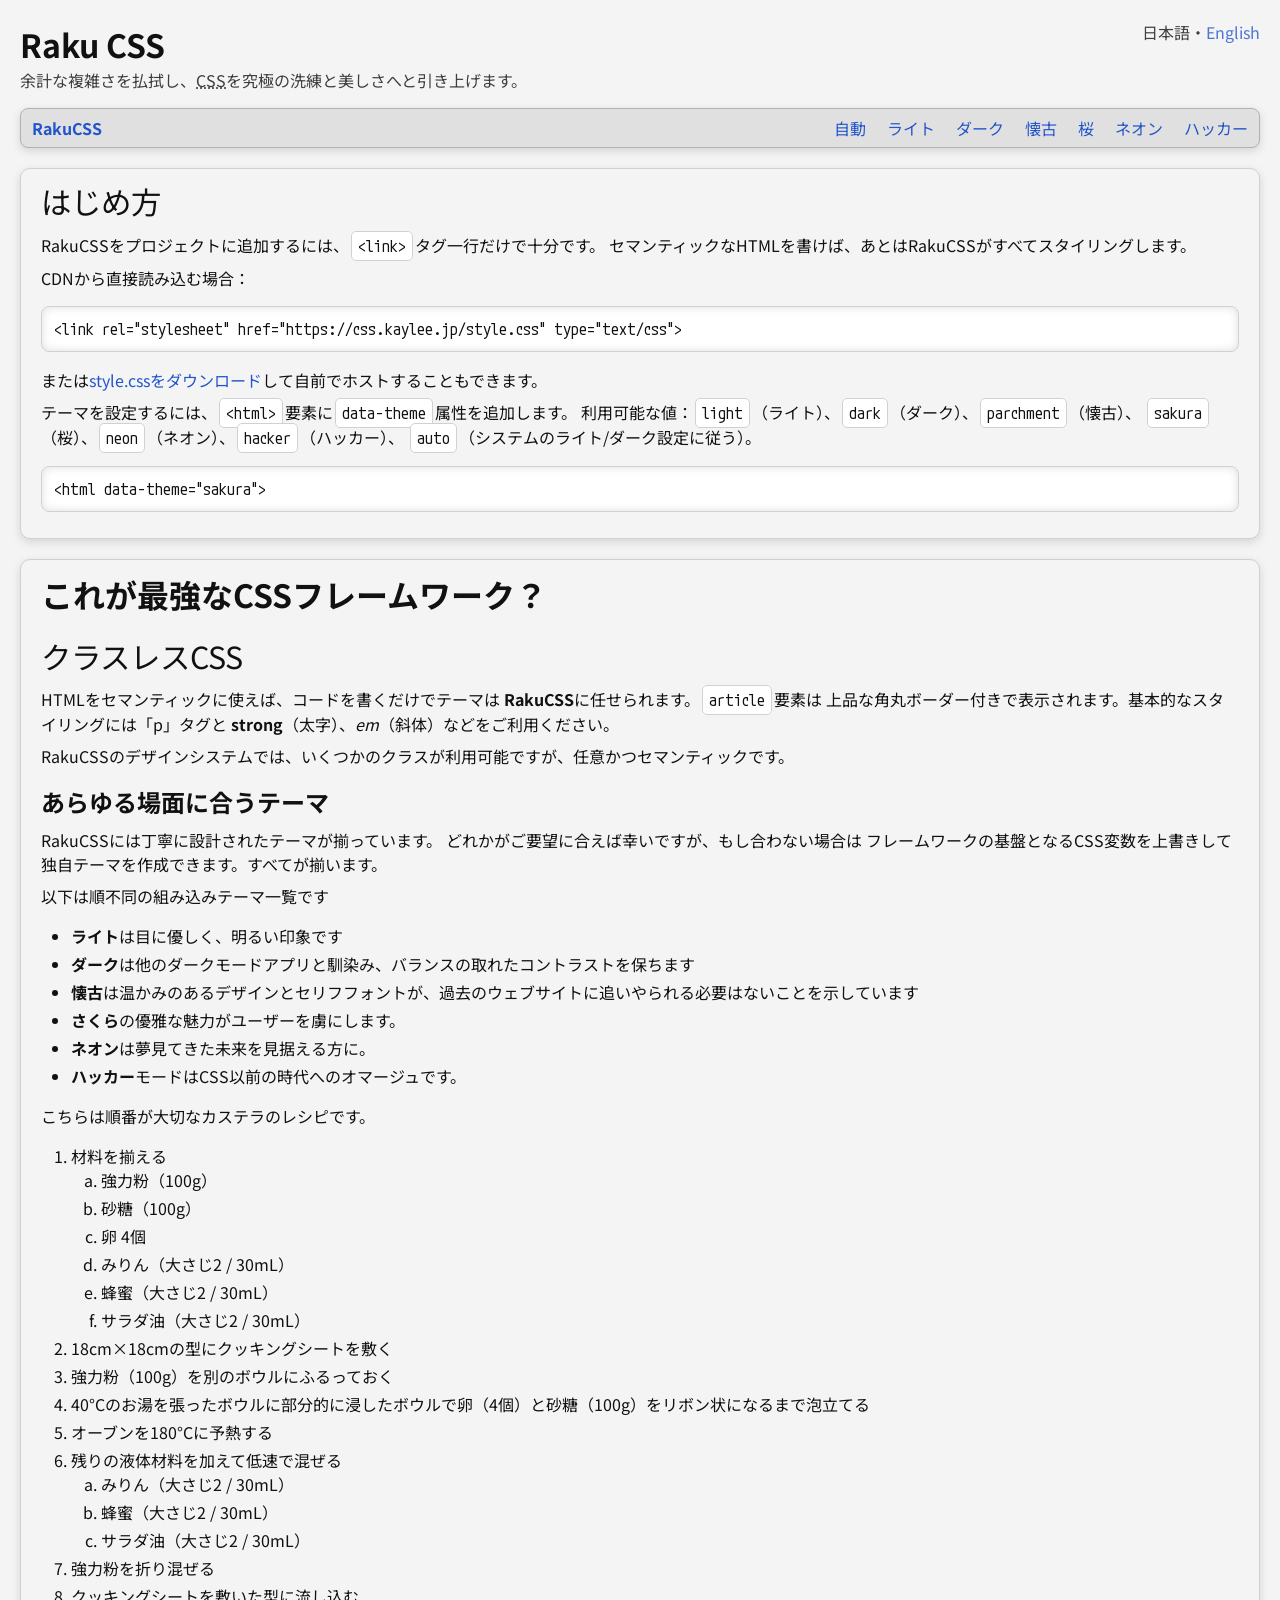
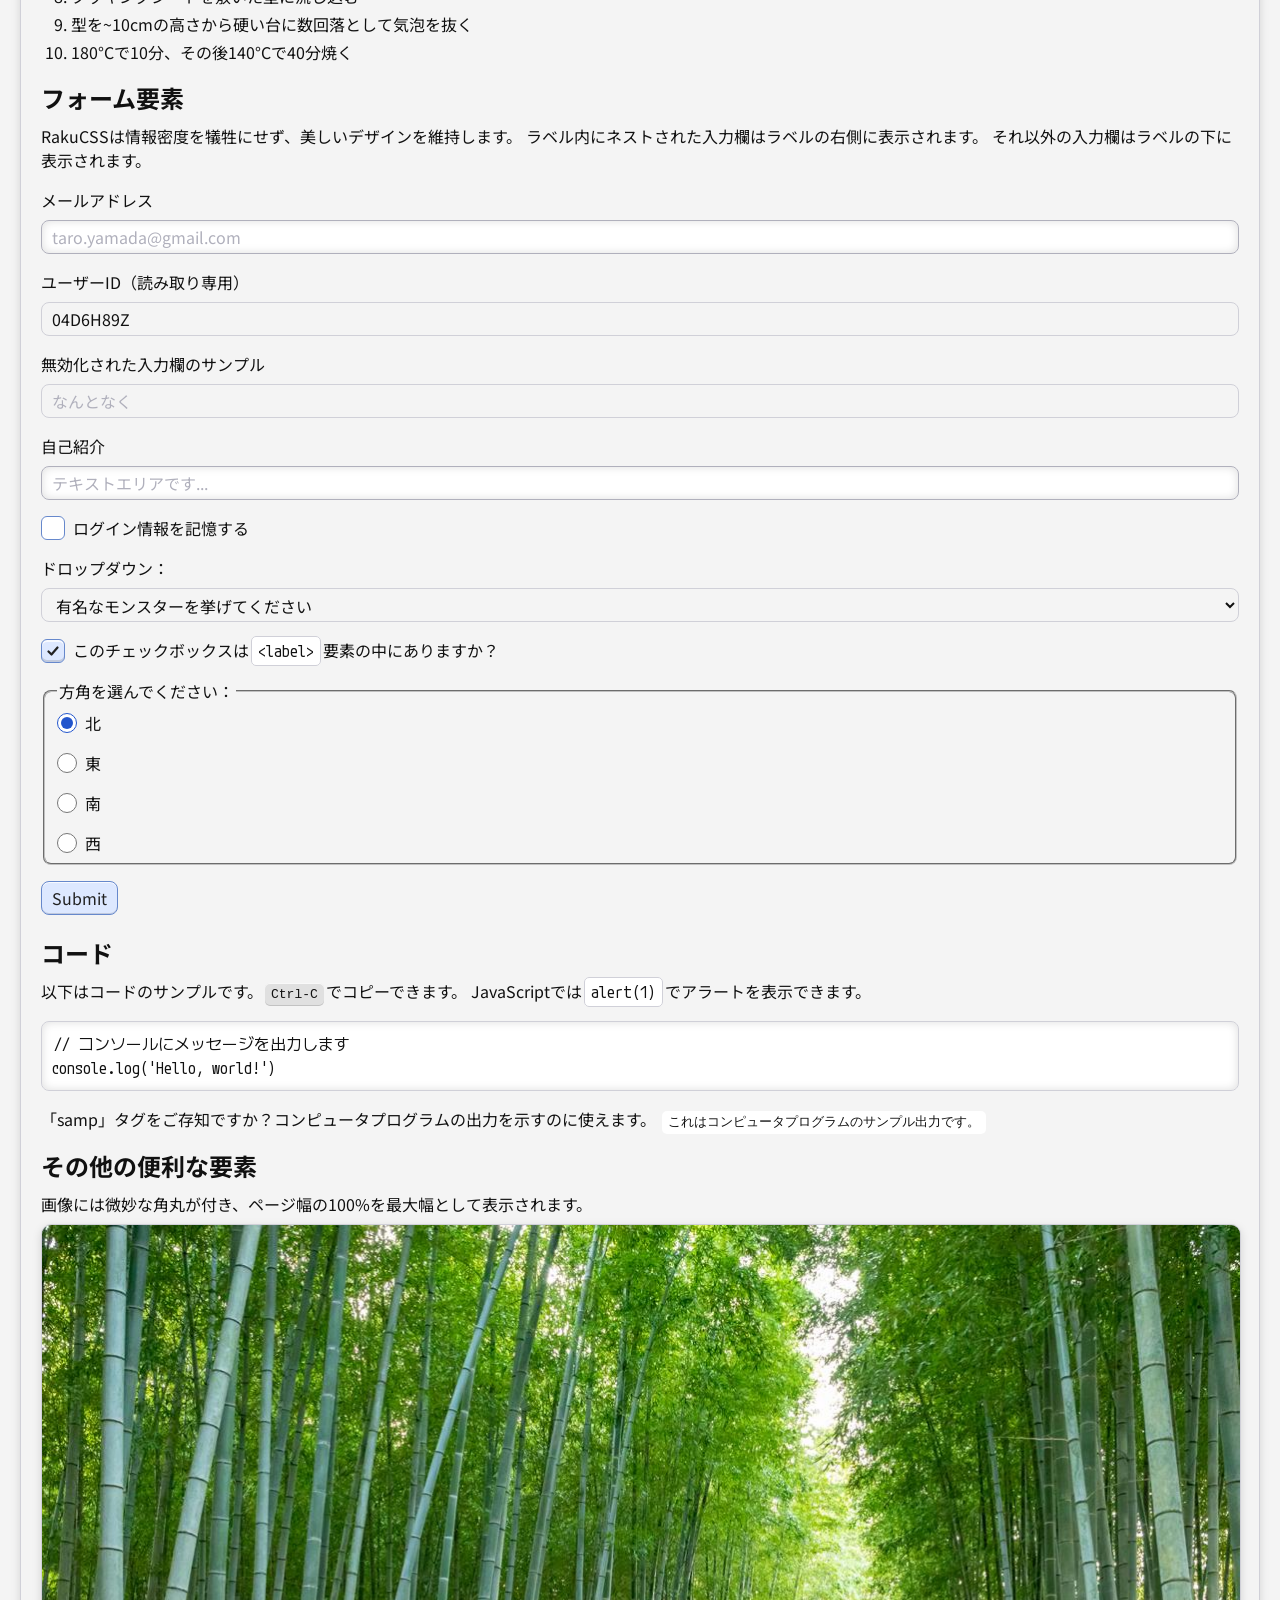
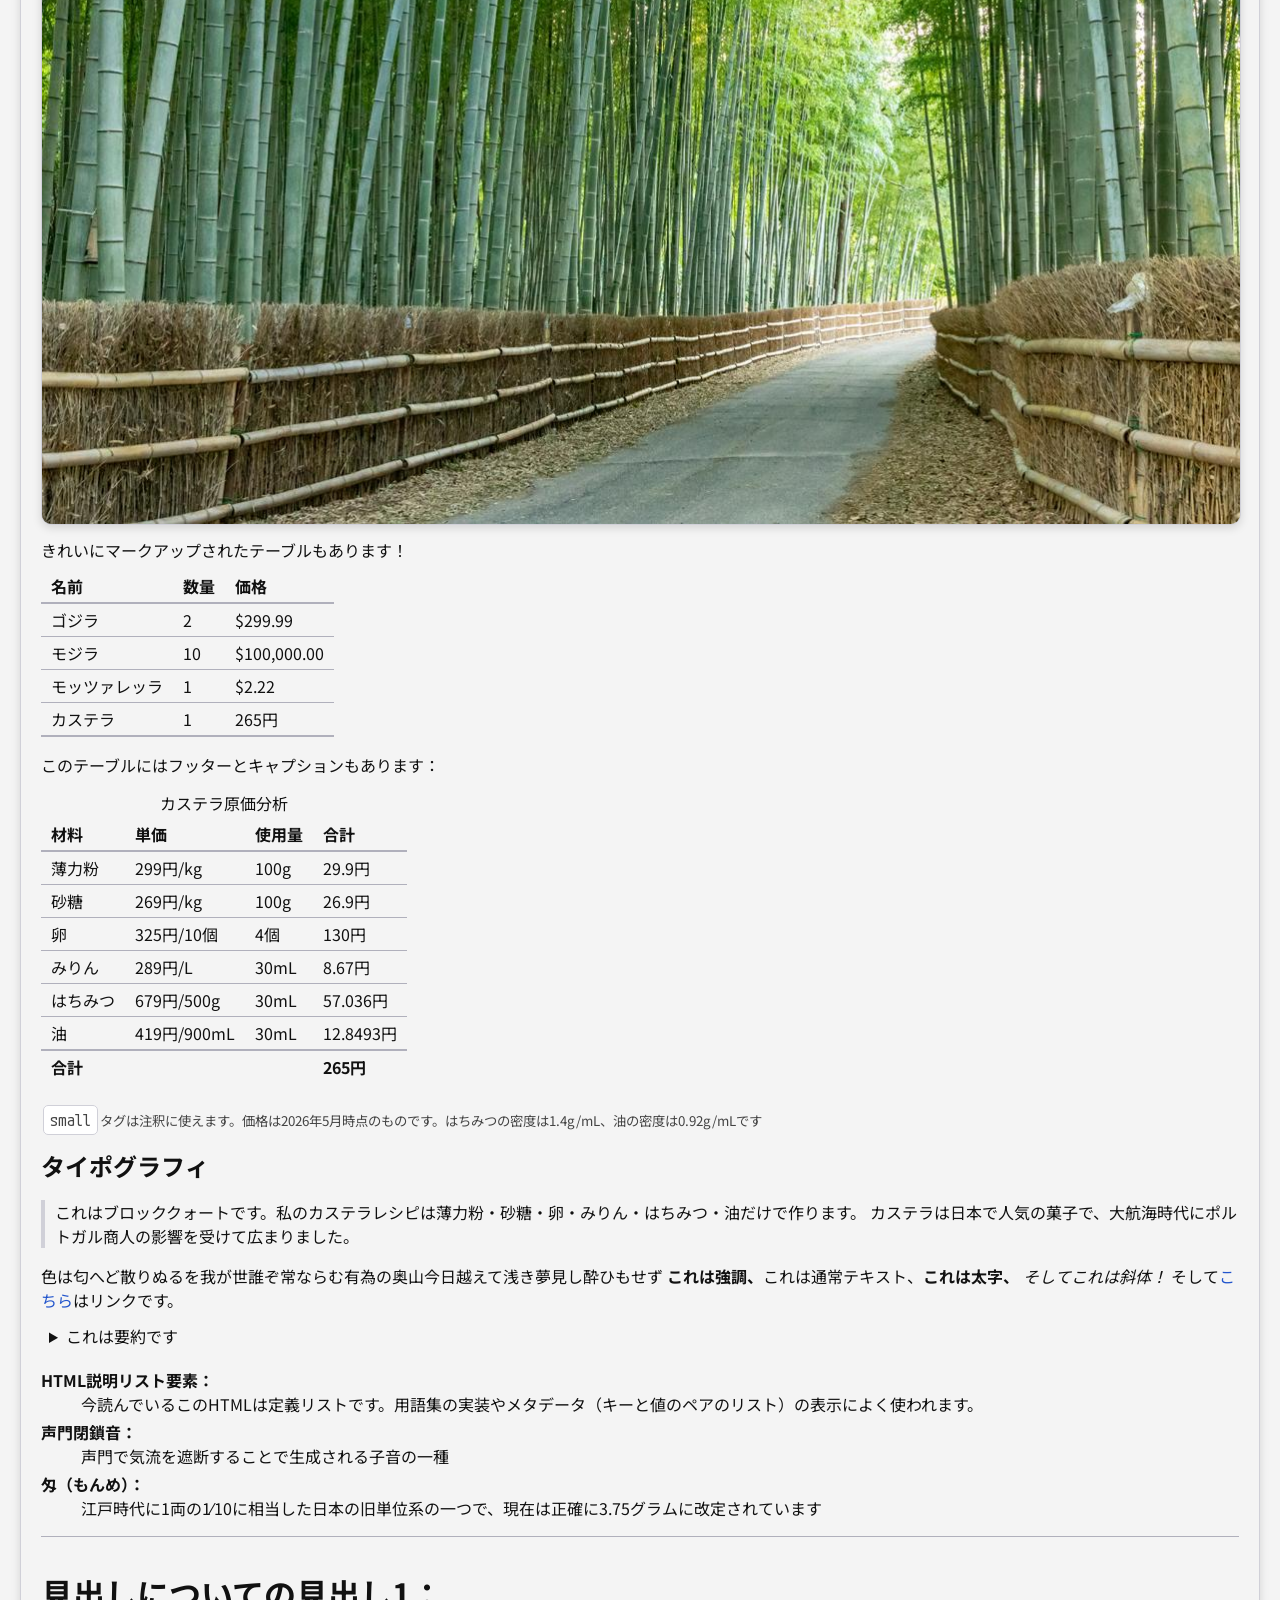
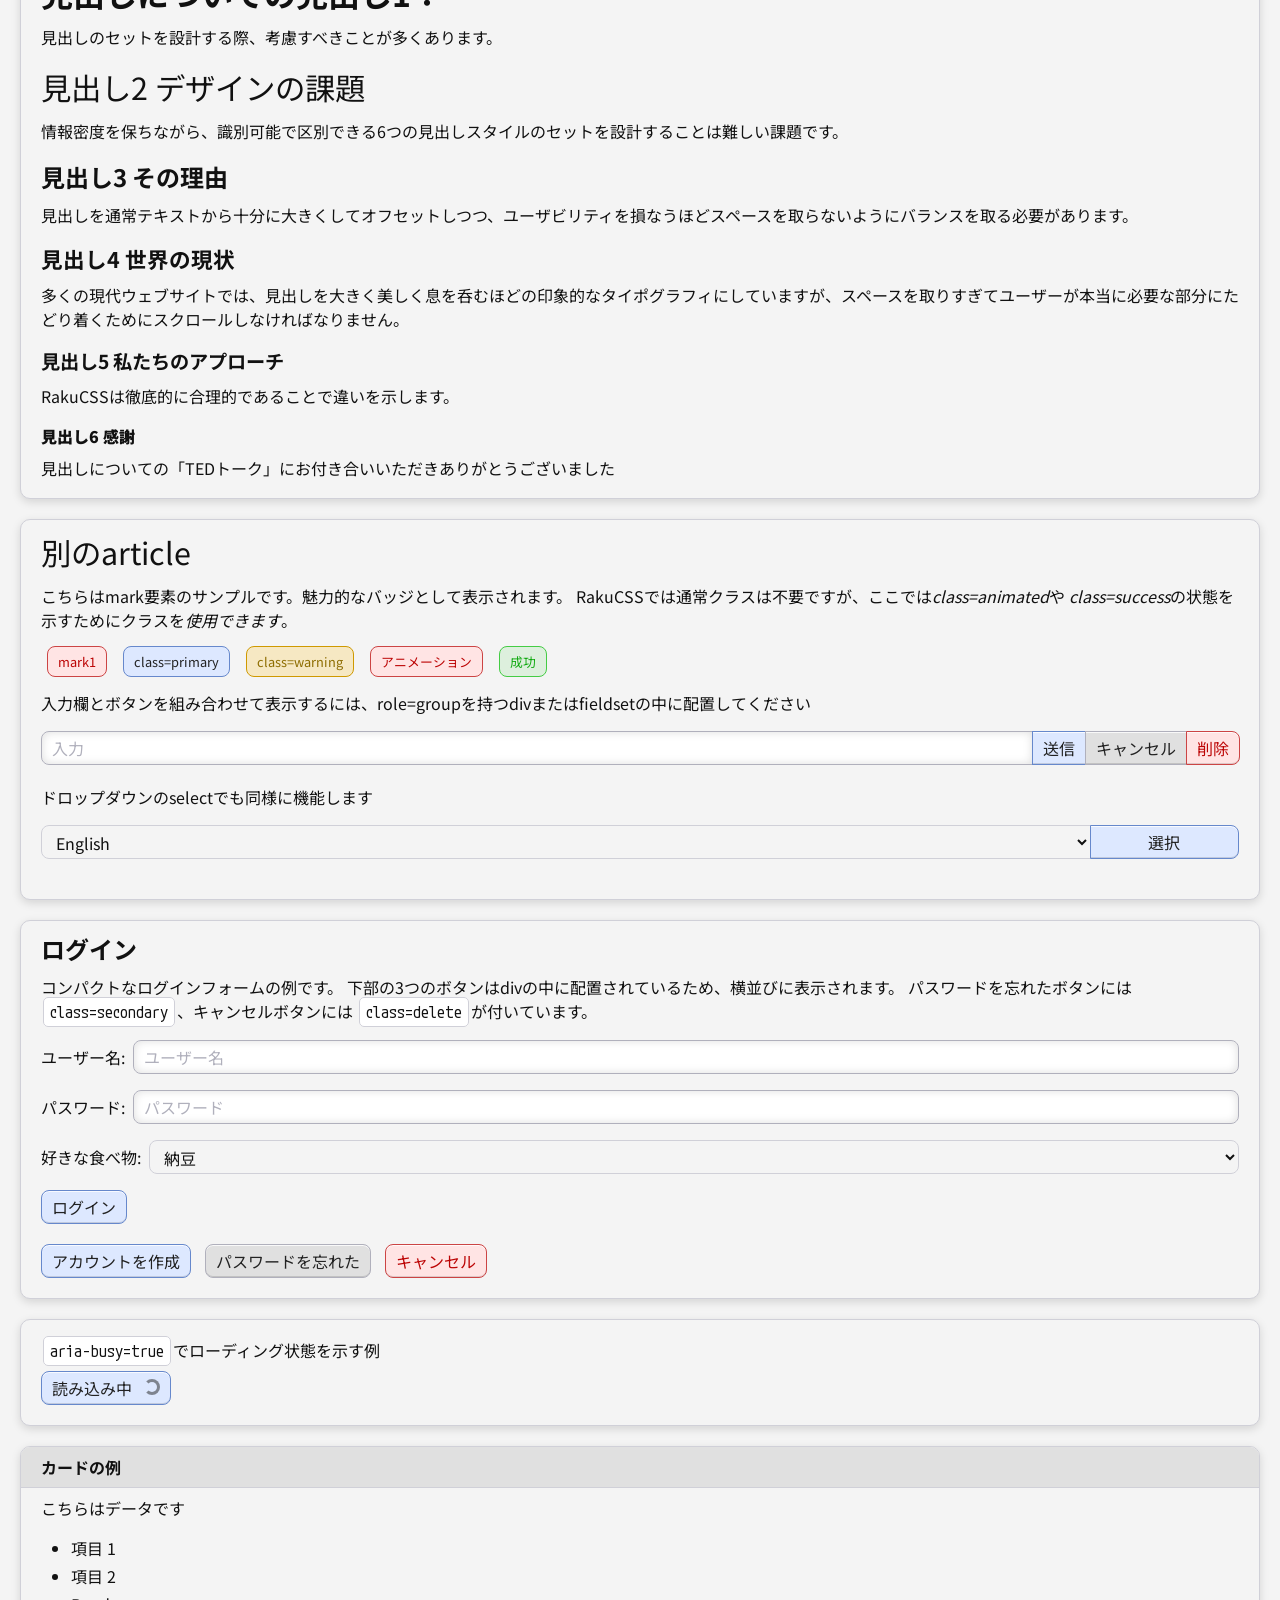
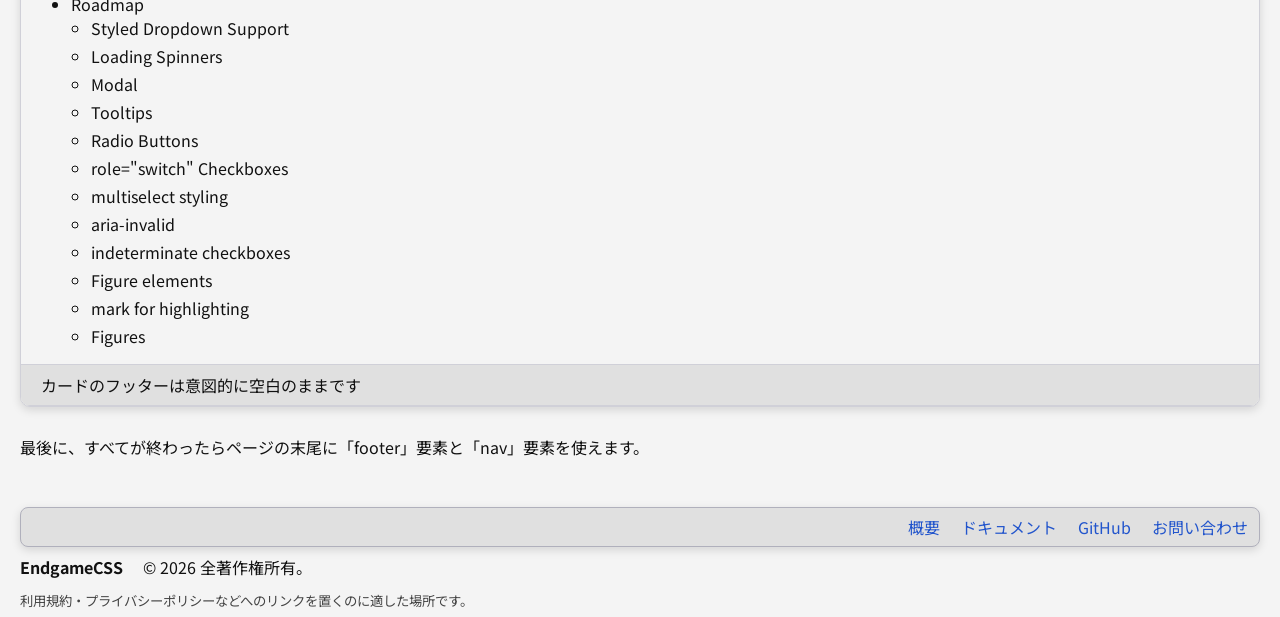
==== commit 2a6f45fc: "Add a getting started section." ====
--- a/index.ja.html
+++ b/index.ja.html
@@ -42,6 +42,23 @@
 
 <main>
     <section>
+        <article>
+            <h2>はじめ方</h2>
+            <p>
+                RakuCSSをプロジェクトに追加するには、<code>&lt;link&gt;</code>タグ一行だけで十分です。
+                セマンティックなHTMLを書けば、あとはRakuCSSがすべてスタイリングします。
+            </p>
+            <p>CDNから直接読み込む場合：</p>
+            <pre><code>&lt;link rel="stylesheet" href="https://css.kaylee.jp/style.css" type="text/css"&gt;</code></pre>
+            <p>または<a href="https://css.kaylee.jp/style.css">style.cssをダウンロード</a>して自前でホストすることもできます。</p>
+            <p>
+                テーマを設定するには、<code>&lt;html&gt;</code>要素に<code>data-theme</code>属性を追加します。
+                利用可能な値：<code>light</code>（ライト）、<code>dark</code>（ダーク）、<code>parchment</code>（懐古）、
+                <code>sakura</code>（桜）、<code>neon</code>（ネオン）、<code>hacker</code>（ハッカー）、
+                <code>auto</code>（システムのライト/ダーク設定に従う）。
+            </p>
+            <pre><code>&lt;html data-theme="sakura"&gt;</code></pre>
+        </article>
         <article>
             <h1>これが最強なCSSフレームワーク？</h1>
             <h2>クラスレスCSS</h2>
